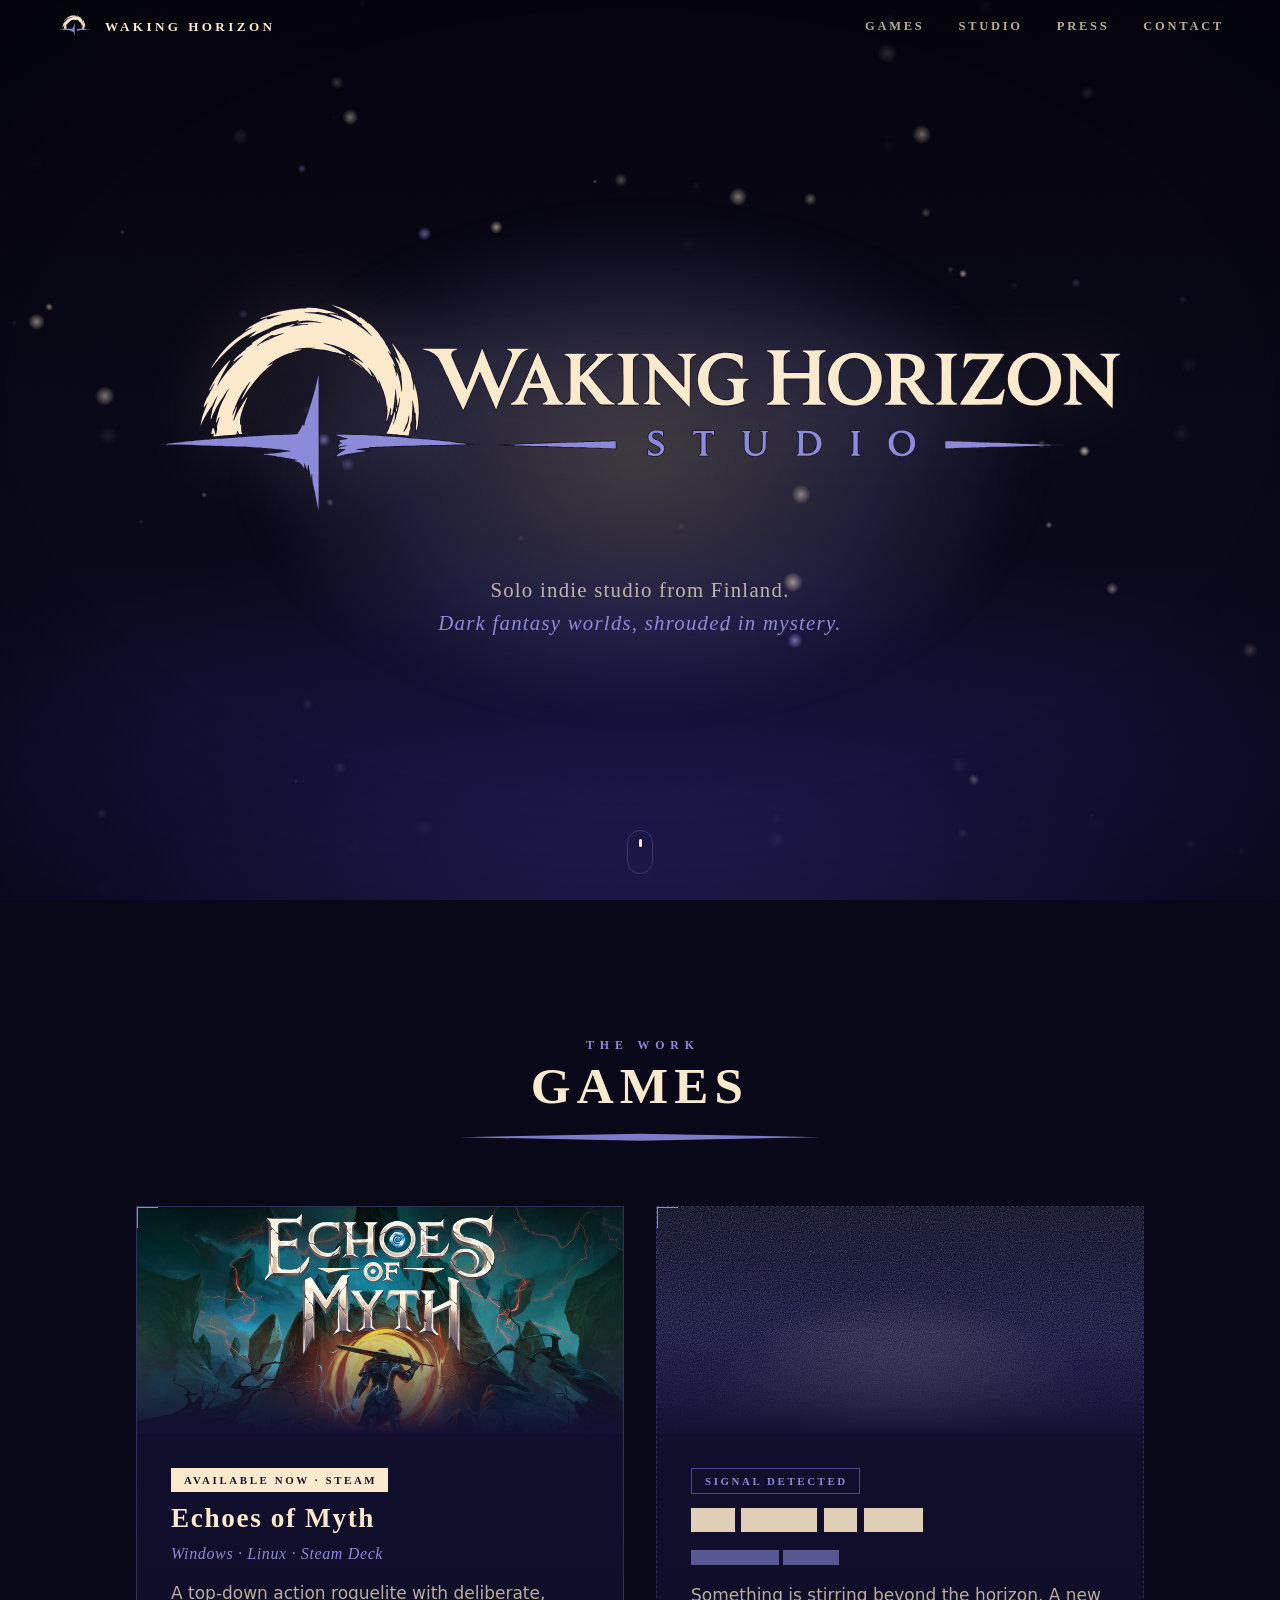
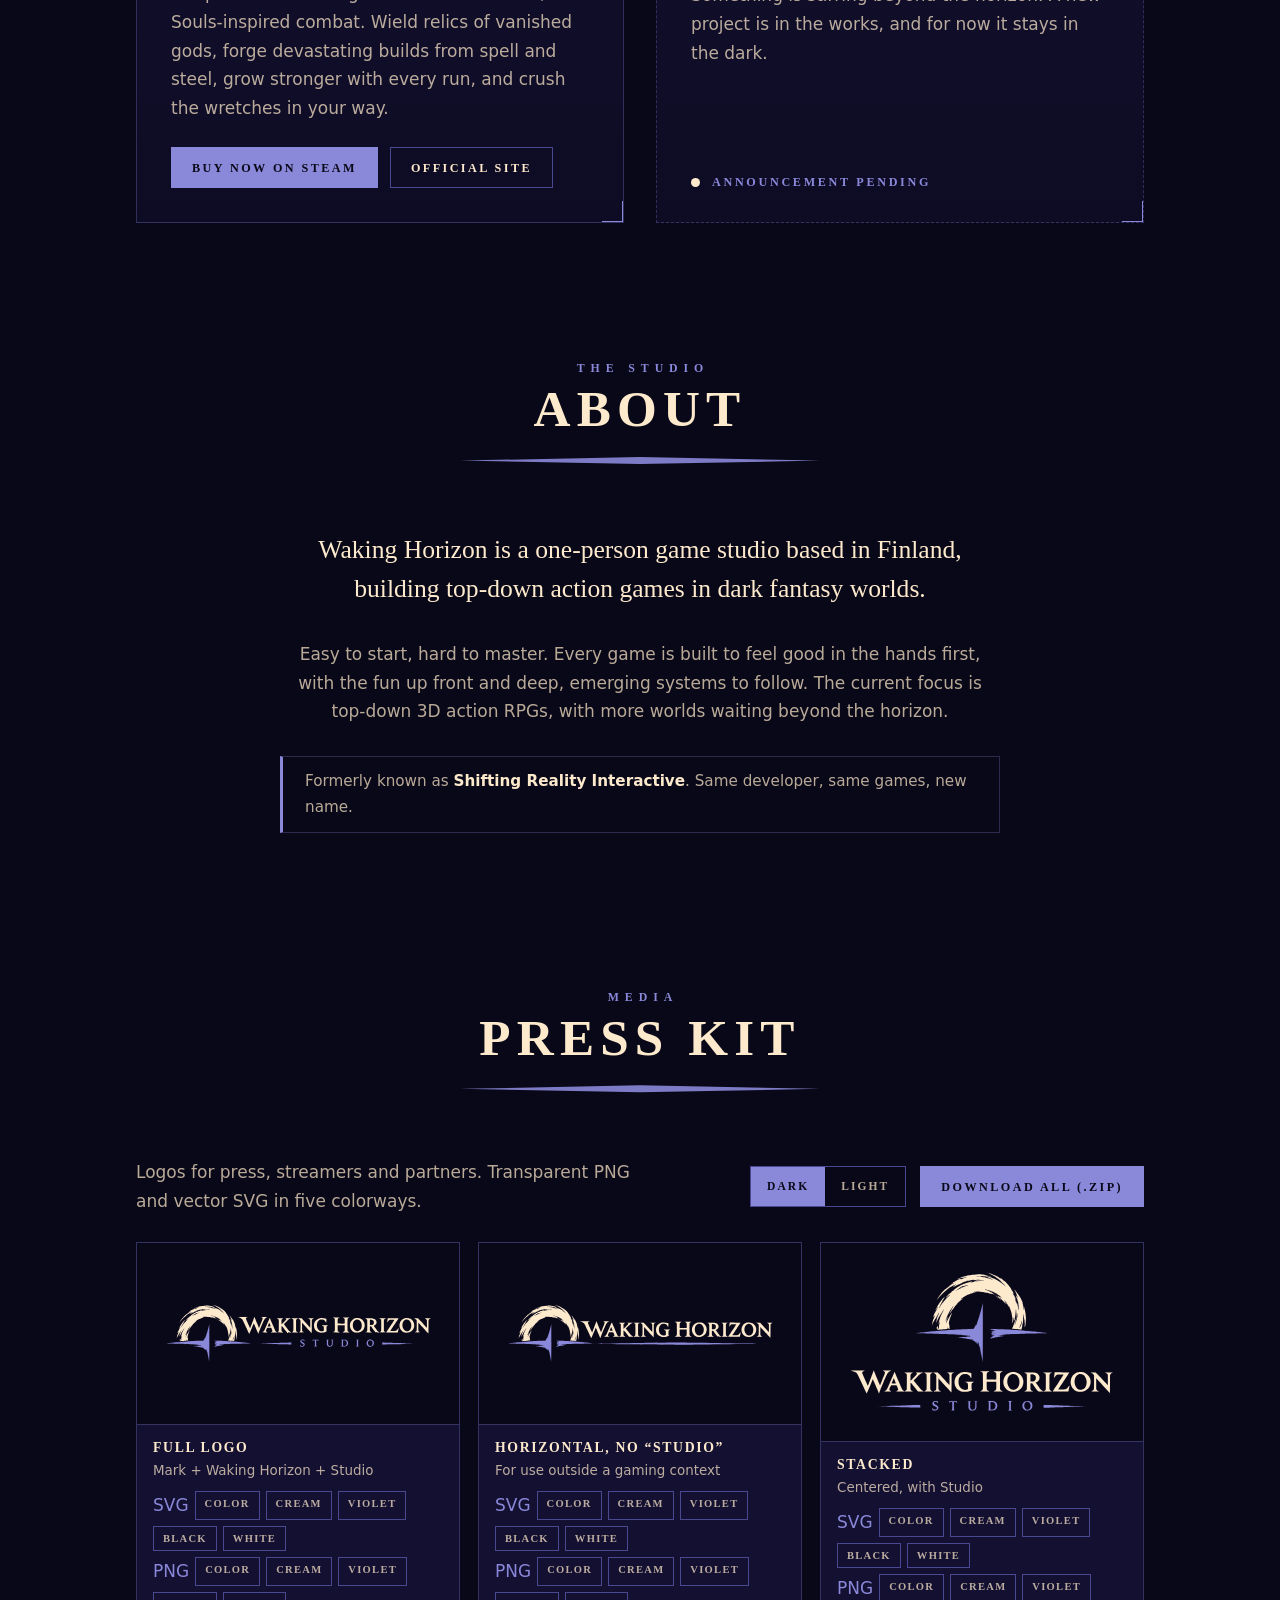
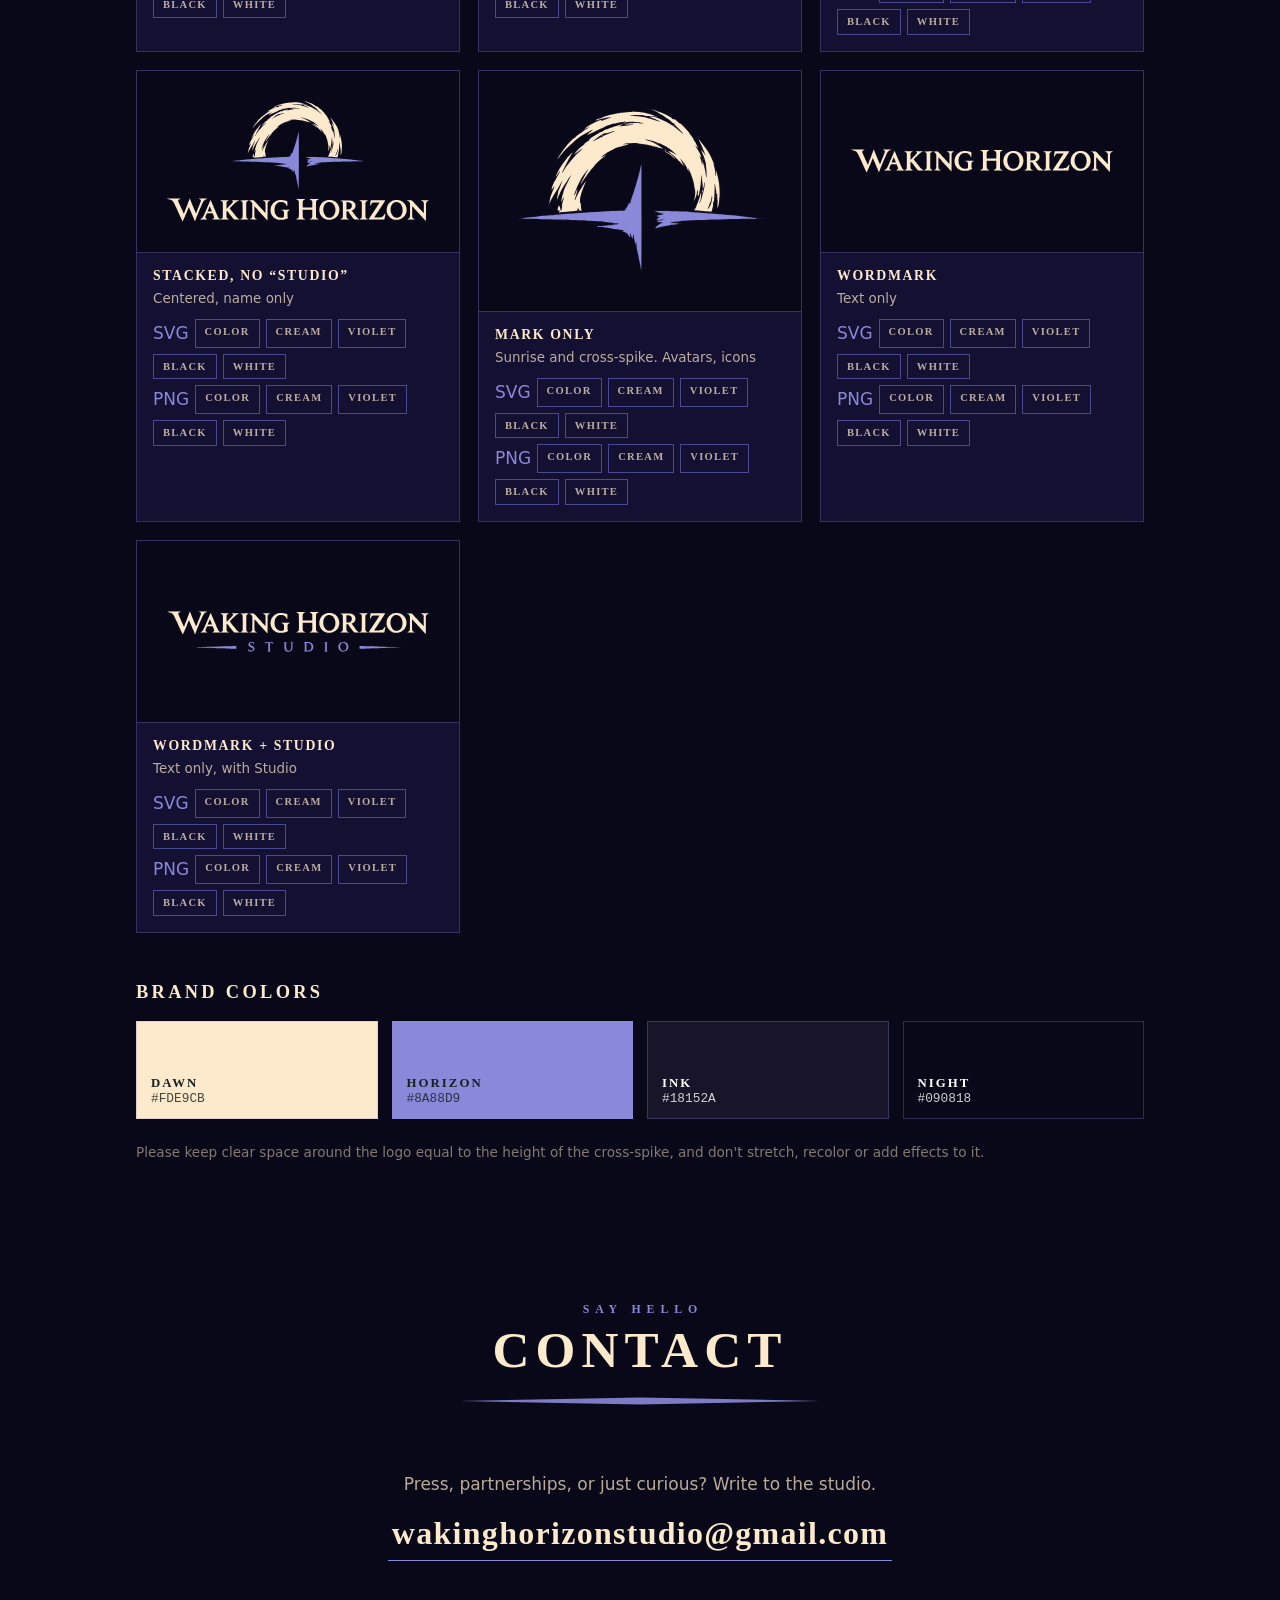
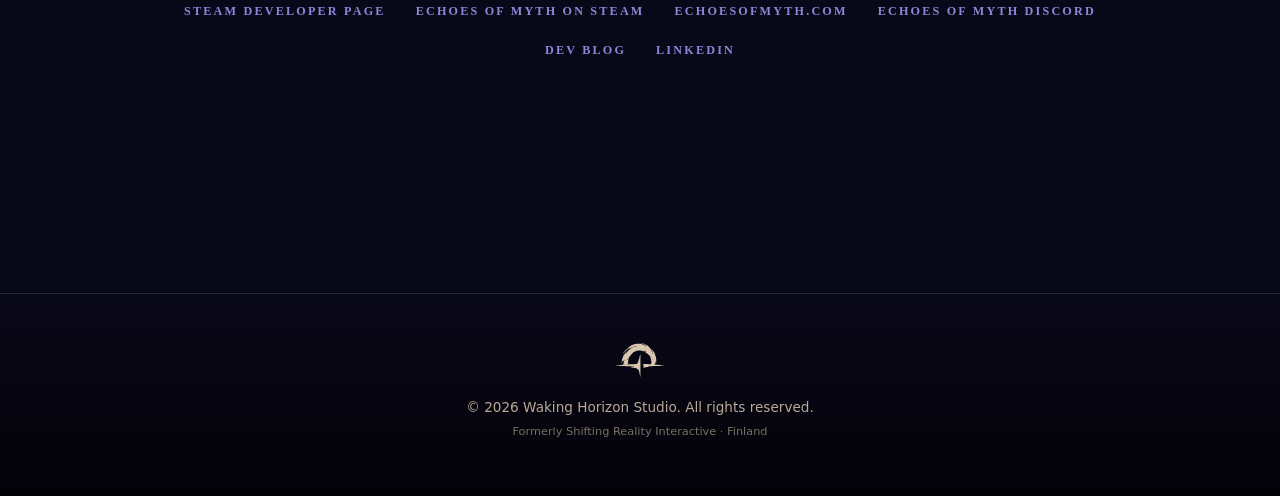
==== index.html @ 8409f3d6 "Launch Waking Horizon Studio website Single-page dark site: hero, Echoes of Myth, unannounced projec" ====
<!doctype html>
<html lang="en">
<head>
  <meta charset="utf-8">
  <meta name="viewport" content="width=device-width, initial-scale=1">
  <title>Waking Horizon Studio — Dark fantasy games from Finland</title>
  <meta name="description" content="Waking Horizon Studio is a solo indie game studio from Finland, crafting dark fantasy worlds shrouded in mystery. Creators of Echoes of Myth, available now on Steam.">
  <meta name="theme-color" content="#090818">
  <link rel="canonical" href="https://www.wakinghorizon.eu/">

  <meta property="og:type" content="website">
  <meta property="og:site_name" content="Waking Horizon Studio">
  <meta property="og:title" content="Waking Horizon Studio">
  <meta property="og:description" content="Solo indie studio from Finland. Dark fantasy worlds, shrouded in mystery.">
  <meta property="og:url" content="https://www.wakinghorizon.eu/">
  <meta property="og:image" content="https://www.wakinghorizon.eu/assets/og-image.png">
  <meta property="og:image:width" content="1200">
  <meta property="og:image:height" content="630">
  <meta name="twitter:card" content="summary_large_image">

  <link rel="icon" href="favicon.svg" type="image/svg+xml">
  <link rel="icon" href="favicon.ico" sizes="any">
  <link rel="apple-touch-icon" href="assets/apple-touch-icon.png">
  <link rel="stylesheet" href="css/style.css">
  <script type="application/ld+json">
  {"@context":"https://schema.org","@type":"Organization","name":"Waking Horizon Studio","alternateName":"Shifting Reality Interactive","url":"https://www.wakinghorizon.eu/","logo":"https://www.wakinghorizon.eu/assets/logo/png/logo-full-color.png","email":"wakinghorizonstudio@gmail.com","address":{"@type":"PostalAddress","addressCountry":"FI"},"sameAs":["https://store.steampowered.com/developer/shiftingreality","https://www.linkedin.com/in/jukkatykkylainen/"]}
  </script>
</head>
<body>
  <a class="skip" href="#games">Skip to content</a>

  <header class="nav" id="nav">
    <a class="nav__brand" href="#top" aria-label="Waking Horizon Studio — top">
      <img src="assets/logo/svg/mark-color.svg" alt="" width="52" height="37">
      <span>Waking Horizon</span>
    </a>
    <nav aria-label="Main">
      <a href="#games">Games</a>
      <a href="#about">Studio</a>
      <a href="#press">Press</a>
      <a href="#contact">Contact</a>
    </nav>
  </header>

  <main id="top">
    <!-- HERO -->
    <section class="hero" aria-labelledby="hero-title">
      <canvas id="embers" aria-hidden="true"></canvas>
      <div class="hero__glow" aria-hidden="true"></div>
      <div class="hero__inner">
        <h1 id="hero-title" class="sr-only">Waking Horizon Studio</h1>
        <picture>
          <source media="(max-width: 640px)" srcset="assets/logo/svg/logo-stacked-color.svg">
          <img class="hero__logo" src="assets/logo/svg/logo-full-color.svg" alt="Waking Horizon Studio logo" width="1925" height="480" fetchpriority="high">
        </picture>
        <p class="hero__tag">Solo indie studio from Finland.<br><em>Dark fantasy worlds, shrouded in mystery.</em></p>
      </div>
      <a class="hero__scroll" href="#games" aria-label="Scroll to games"><span></span></a>
    </section>

    <!-- GAMES -->
    <section class="section" id="games" aria-labelledby="games-h">
      <header class="section__head reveal">
        <p class="eyebrow">The work</p>
        <h2 id="games-h">Games</h2>
        <div class="rule" aria-hidden="true"></div>
      </header>

      <div class="cards">
        <article class="card card--eom reveal">
          <div class="card__art" aria-hidden="true">
            <img src="assets/games/echoes-of-myth-capsule.jpg" alt="" loading="lazy" onerror="this.remove()">
            <span class="card__art-sigil"></span>
          </div>
          <div class="card__body">
            <p class="chip">Available now · Steam</p>
            <h3>Echoes of Myth</h3>
            <p class="card__genre">Windows · Linux · Steam Deck</p>
            <p>A top-down action roguelite with deliberate, Souls-inspired combat. Wield relics of vanished gods, forge devastating builds from spell and steel, grow stronger with every run, and crush the wretches in your way.</p>
            <div class="btns">
              <a class="btn btn--primary" href="https://store.steampowered.com/app/3383100/Echoes_of_Myth/" target="_blank" rel="noopener">Buy now on Steam</a>
              <a class="btn" href="https://www.echoesofmyth.com" target="_blank" rel="noopener">Official site</a>
            </div>
          </div>
        </article>

        <article class="card card--classified reveal" aria-label="Unannounced project">
          <div class="card__art" aria-hidden="true">
            <span class="static"></span>
          </div>
          <div class="card__body">
            <p class="chip chip--dim">Signal detected</p>
            <h3 class="redacted" aria-hidden="true">
              <span style="--w:3.2ch"></span><span style="--w:5.6ch"></span><span style="--w:2.4ch"></span><span style="--w:4.4ch"></span>
            </h3>
            <p class="card__genre redacted-line" aria-hidden="true"><span style="--w:11ch"></span> <span style="--w:7ch"></span></p>
            <p>Something is stirring beyond the horizon. A new project is in the works, and for now it stays in the dark.</p>
            <p class="classified__status"><span class="pulse" aria-hidden="true"></span> Announcement pending</p>
          </div>
        </article>
      </div>
    </section>

    <!-- ABOUT -->
    <section class="section section--about" id="about" aria-labelledby="about-h">
      <header class="section__head reveal">
        <p class="eyebrow">The studio</p>
        <h2 id="about-h">About</h2>
        <div class="rule" aria-hidden="true"></div>
      </header>
      <div class="about reveal">
        <p class="about__lead">Waking Horizon is a one-person game studio based in Finland, building top-down action games in dark fantasy worlds.</p>
        <p>Easy to start, hard to master. Every game is built to feel good in the hands first, with the fun up front and deep, emerging systems to follow. The current focus is top-down 3D action RPGs, with more worlds waiting beyond the horizon.</p>
        <p class="about__note">Formerly known as <strong>Shifting Reality Interactive</strong>. Same developer, same games, new name.</p>
      </div>
    </section>

    <!-- PRESS -->
    <section class="section" id="press" aria-labelledby="press-h">
      <header class="section__head reveal">
        <p class="eyebrow">Media</p>
        <h2 id="press-h">Press kit</h2>
        <div class="rule" aria-hidden="true"></div>
      </header>

      <div class="press reveal">
        <div class="press__bar">
          <p>Logos for press, streamers and partners. Transparent PNG and vector SVG in five colorways.</p>
          <div class="press__tools">
            <div class="seg" role="group" aria-label="Preview background">
              <button type="button" data-bg="dark" aria-pressed="true">Dark</button>
              <button type="button" data-bg="light" aria-pressed="false">Light</button>
            </div>
            <a class="btn btn--primary" href="assets/press/waking-horizon-logo-pack.zip" download>Download all (.zip)</a>
          </div>
        </div>

        <div class="logos" id="logo-grid">
          <noscript><p>Logo files are in <a href="assets/logo/png/">assets/logo/png</a> and <a href="assets/logo/svg/">assets/logo/svg</a>.</p></noscript>
        </div>

        <h3 class="press__sub">Brand colors</h3>
        <ul class="swatches" id="swatches">
          <li><button type="button" class="swatch" data-hex="#FDE9CB" style="--c:#FDE9CB"><b>Dawn</b><span>#FDE9CB</span></button></li>
          <li><button type="button" class="swatch" data-hex="#8A88D9" style="--c:#8A88D9"><b>Horizon</b><span>#8A88D9</span></button></li>
          <li><button type="button" class="swatch" data-hex="#18152A" style="--c:#18152A"><b>Ink</b><span>#18152A</span></button></li>
          <li><button type="button" class="swatch" data-hex="#090818" style="--c:#090818"><b>Night</b><span>#090818</span></button></li>
        </ul>
        <p class="press__fine">Please keep clear space around the logo equal to the height of the cross-spike, and don't stretch, recolor or add effects to it.</p>
      </div>
    </section>

    <!-- CONTACT -->
    <section class="section section--contact" id="contact" aria-labelledby="contact-h">
      <header class="section__head reveal">
        <p class="eyebrow">Say hello</p>
        <h2 id="contact-h">Contact</h2>
        <div class="rule" aria-hidden="true"></div>
      </header>
      <div class="contact reveal">
        <p>Press, partnerships, or just curious? Write to the studio.</p>
        <a class="contact__mail" href="mailto:wakinghorizonstudio@gmail.com">wakinghorizonstudio@gmail.com</a>
        <ul class="links">
          <li><a href="https://store.steampowered.com/developer/shiftingreality" target="_blank" rel="noopener">Steam developer page</a></li>
          <li><a href="https://store.steampowered.com/app/3383100/Echoes_of_Myth/" target="_blank" rel="noopener">Echoes of Myth on Steam</a></li>
          <li><a href="https://www.echoesofmyth.com" target="_blank" rel="noopener">echoesofmyth.com</a></li>
          <li><a href="https://discord.gg/ESdpRdY2vh" target="_blank" rel="noopener">Echoes of Myth Discord</a></li>
          <li><a href="https://echoesofmyth-devblog.blogspot.com/" target="_blank" rel="noopener">Dev blog</a></li>
          <li><a href="https://www.linkedin.com/in/jukkatykkylainen/" target="_blank" rel="noopener">LinkedIn</a></li>
        </ul>
      </div>
    </section>
  </main>

  <footer class="footer">
    <img src="assets/logo/svg/mark-cream.svg" alt="" width="64" height="45">
    <p>© <span id="year">2026</span> Waking Horizon Studio. All rights reserved.<br><small>Formerly Shifting Reality Interactive · Finland</small></p>
  </footer>

  <div class="toast" id="toast" role="status" aria-live="polite"></div>
  <script src="js/main.js" defer></script>
</body>
</html>
---- css/style.css ----
:root {
  --night: #090818;
  --night-2: #0e0c24;
  --panel: #131032;
  --line: rgba(138, 136, 217, .28);
  --teal: #8a88d9;
  --teal-dim: #4a4890;
  --dawn: #fde9cb;
  --dawn-dim: rgba(253, 233, 203, .72);
  --ink: #18152a;
  --display: "Palatino Linotype", "Book Antiqua", Palatino, "Iowan Old Style", "Palatino", Georgia, serif;
  --body: system-ui, -apple-system, "Segoe UI", Roboto, "Helvetica Neue", Arial, sans-serif;
  --maxw: 1120px;
  --gutter: clamp(20px, 5vw, 56px);
}

*, *::before, *::after { box-sizing: border-box; }
html { scroll-behavior: smooth; scroll-padding-top: 72px; }
body {
  margin: 0;
  background: var(--night);
  color: var(--dawn-dim);
  font: 17px/1.7 var(--body);
  -webkit-font-smoothing: antialiased;
  overflow-x: hidden;
}
img { max-width: 100%; height: auto; display: block; }
a { color: var(--dawn); text-decoration-color: var(--teal); text-underline-offset: 3px; }
a:hover { color: #fff; }
:focus-visible { outline: 2px solid var(--dawn); outline-offset: 3px; border-radius: 2px; }
.sr-only { position: absolute; width: 1px; height: 1px; overflow: hidden; clip: rect(0 0 0 0); white-space: nowrap; }
.skip { position: absolute; left: -999px; top: 8px; background: var(--dawn); color: var(--ink); padding: 8px 14px; z-index: 100; }
.skip:focus { left: 8px; }

/* film grain over everything */
body::after {
  content: ""; position: fixed; inset: 0; pointer-events: none; z-index: 90; opacity: .07; mix-blend-mode: overlay;
  background-image: url("data:image/svg+xml;utf8,<svg xmlns='http://www.w3.org/2000/svg' width='220' height='220'><filter id='n'><feTurbulence type='fractalNoise' baseFrequency='.85' numOctaves='2' stitchTiles='stitch'/></filter><rect width='100%' height='100%' filter='url(%23n)'/></svg>");
}

/* ---------- NAV ---------- */
.nav {
  position: fixed; inset: 0 0 auto 0; z-index: 50;
  display: flex; align-items: center; justify-content: space-between; gap: 20px;
  padding: 12px var(--gutter);
  transition: background .35s, border-color .35s, transform .35s;
  border-bottom: 1px solid transparent;
}
.nav.is-solid { background: rgba(9, 8, 24, .86); backdrop-filter: blur(10px); border-color: var(--line); }
.nav__brand { display: flex; align-items: center; gap: 12px; text-decoration: none; font: 600 .82rem/1 var(--display); letter-spacing: .26em; text-transform: uppercase; opacity: 0; transition: opacity .35s; }
.nav.is-solid .nav__brand { opacity: 1; }
.nav__brand img { height: 26px; width: auto; }
.nav nav { display: flex; gap: clamp(14px, 3vw, 34px); }
.nav nav a { text-decoration: none; font: 600 .78rem/1 var(--display); letter-spacing: .22em; text-transform: uppercase; color: var(--dawn-dim); padding: 8px 0; position: relative; }
.nav nav a::after { content: ""; position: absolute; left: 0; right: 0; bottom: 2px; height: 1px; background: var(--teal); transform: scaleX(0); transform-origin: left; transition: transform .3s; }
.nav nav a:hover, .nav nav a:focus-visible { color: var(--dawn); }
.nav nav a:hover::after { transform: scaleX(1); }
@media (max-width: 640px) { .nav__brand span { display: none; } .nav nav { margin-left: auto; gap: 14px; } .nav nav a { font-size: .68rem; letter-spacing: .14em; } }

/* ---------- HERO ---------- */
.hero { position: relative; min-height: 100svh; display: grid; place-items: center; overflow: hidden; isolation: isolate; padding: 96px var(--gutter) 72px; }
#embers { position: absolute; inset: 0; width: 100%; height: 100%; z-index: -1; }
.hero::before { /* night sky */
  content: ""; position: absolute; inset: 0; z-index: -3;
  background:
    radial-gradient(120% 70% at 50% 108%, #2a2060 0%, #14113a 38%, transparent 70%),
    linear-gradient(#04030c, #090818 60%, #0f0c2a);
}
.hero::after { /* vignette */
  content: ""; position: absolute; inset: 0; z-index: -1; pointer-events: none;
  background: radial-gradient(90% 80% at 50% 45%, transparent 55%, rgba(2, 1, 8, .75));
}
.hero__glow {
  position: absolute; left: 50%; top: 50%; width: min(1100px, 130vw); aspect-ratio: 1.6; z-index: -2;
  transform: translate(-50%, -38%) scale(.6); opacity: 0;
  background: radial-gradient(closest-side, rgba(253, 233, 203, .22), rgba(138, 136, 217, .16) 45%, transparent 72%);
  filter: blur(18px);
  animation: wake 3.4s cubic-bezier(.2, .7, .2, 1) .2s forwards, breathe 9s ease-in-out 3.6s infinite;
}
.hero__inner { text-align: center; width: min(1000px, 100%); }
.hero__logo {
  width: 100%; height: auto; margin-inline: auto;
  filter: drop-shadow(0 0 36px rgba(253, 233, 203, .14));
  opacity: 0; transform: translateY(26px);
  animation: rise 2s cubic-bezier(.2, .7, .2, 1) .5s forwards;
}
.hero__tag { margin: clamp(22px, 4vw, 40px) 0 0; font: 400 clamp(1rem, 2.1vw, 1.3rem)/1.6 var(--display); letter-spacing: .06em; color: var(--dawn-dim); opacity: 0; animation: rise 1.6s ease 1.5s forwards; }
.hero__tag em { color: var(--teal); font-style: italic; }
.hero__scroll { position: absolute; bottom: 26px; left: 50%; width: 26px; height: 44px; margin-left: -13px; border: 1px solid var(--line); border-radius: 14px; opacity: 0; animation: rise 1.4s ease 2.4s forwards; }
.hero__scroll span { position: absolute; left: 50%; top: 8px; width: 3px; height: 8px; margin-left: -1.5px; border-radius: 2px; background: var(--dawn); animation: drip 2.2s ease-in-out infinite; }
@keyframes wake { to { opacity: 1; transform: translate(-50%, -48%) scale(1); } }
@keyframes breathe { 50% { opacity: .72; transform: translate(-50%, -48%) scale(1.06); } }
@keyframes rise { to { opacity: 1; transform: none; } }
@keyframes drip { 0% { opacity: 0; transform: translateY(0); } 30% { opacity: 1; } 100% { opacity: 0; transform: translateY(16px); } }

/* ---------- SECTIONS ---------- */
.section { position: relative; max-width: var(--maxw); margin: 0 auto; padding: clamp(72px, 12vw, 140px) var(--gutter) 0; }
.section:last-of-type { padding-bottom: clamp(72px, 10vw, 120px); }
.section__head { text-align: center; margin-bottom: clamp(36px, 6vw, 64px); }
.eyebrow { margin: 0 0 6px; font: 600 .74rem/1 var(--display); letter-spacing: .5em; text-transform: uppercase; color: var(--teal); padding-left: .5em; }
h2 { margin: 0; font: 600 clamp(2rem, 5vw, 3.2rem)/1.1 var(--display); letter-spacing: .12em; text-transform: uppercase; color: var(--dawn); }
.rule { width: min(360px, 70%); height: 10px; margin: 18px auto 0; background: linear-gradient(var(--teal), var(--teal)) center/100% 100% no-repeat; clip-path: polygon(0 50%, 50% 15%, 100% 50%, 50% 85%); opacity: .9; }
h3 { margin: 0; font: 600 1.7rem/1.2 var(--display); letter-spacing: .06em; color: var(--dawn); }

/* ---------- CARDS ---------- */
.cards { display: grid; gap: clamp(20px, 3vw, 32px); grid-template-columns: repeat(auto-fit, minmax(min(100%, 440px), 1fr)); }
.card { position: relative; display: flex; flex-direction: column; background: linear-gradient(180deg, var(--panel), var(--night-2)); border: 1px solid var(--line); overflow: hidden; transition: transform .4s, border-color .4s, box-shadow .4s; }
.card::before, .card::after { content: ""; position: absolute; width: 22px; height: 22px; border: 2px solid var(--teal); z-index: 3; pointer-events: none; }
.card::before { top: -1px; left: -1px; border-right: 0; border-bottom: 0; }
.card::after { right: -1px; bottom: -1px; border-left: 0; border-top: 0; }
.card:hover { transform: translateY(-4px); border-color: rgba(253, 233, 203, .45); box-shadow: 0 18px 50px -20px rgba(138, 136, 217, .5); }
.card__art { position: relative; aspect-ratio: 920 / 430; overflow: hidden; background:
    radial-gradient(60% 90% at 50% 100%, rgba(253, 233, 203, .28), transparent 70%),
    linear-gradient(#0b0a22, #1a1550); }
.card__art img { position: absolute; inset: 0; width: 100%; height: 100%; object-fit: cover; z-index: 1; }
.card__art::after { content: ""; position: absolute; inset: 0; z-index: 2; background: linear-gradient(transparent 55%, var(--panel)); }
.card__art-sigil { position: absolute; left: 50%; bottom: 24%; width: 120px; height: 60px; margin-left: -60px; border: 3px solid rgba(253, 233, 203, .5); border-bottom: 0; border-radius: 120px 120px 0 0; box-shadow: 0 0 40px rgba(253, 233, 203, .25); }
.card__art-sigil::after { content: ""; position: absolute; left: -90px; right: -90px; bottom: -2px; height: 3px; background: linear-gradient(90deg, transparent, var(--teal), transparent); }
.card__body { padding: clamp(22px, 3vw, 34px); display: flex; flex-direction: column; gap: 10px; flex: 1; }
.card__body p { margin: 0; }
.card__genre { font: italic 1rem var(--display); color: var(--teal); letter-spacing: .04em; margin-bottom: 6px !important; }
.chip { display: inline-block; align-self: flex-start; font: 600 .68rem/1 var(--display); letter-spacing: .24em; text-transform: uppercase; color: var(--ink); background: var(--dawn); padding: 7px 11px 6px 13px; }
.chip--dim { background: transparent; color: var(--teal); border: 1px solid var(--teal-dim); }
.btns { display: flex; flex-wrap: wrap; gap: 12px; margin-top: auto; padding-top: 14px; }
.btn { display: inline-block; text-decoration: none; font: 600 .76rem/1 var(--display); letter-spacing: .2em; text-transform: uppercase; padding: 14px 20px 13px; color: var(--dawn); border: 1px solid var(--teal-dim); background: transparent; cursor: pointer; transition: background .25s, color .25s, border-color .25s; }
.btn:hover { background: rgba(138, 136, 217, .16); border-color: var(--teal); color: #fff; }
.btn--primary { background: var(--teal); border-color: var(--teal); color: #0a0919; }
.btn--primary:hover { background: var(--dawn); border-color: var(--dawn); color: var(--ink); }

/* classified project */
.card--classified { border-style: dashed; }
.static { position: absolute; inset: 0; opacity: .5; background-image: url("data:image/svg+xml;utf8,<svg xmlns='http://www.w3.org/2000/svg' width='300' height='160'><filter id='n'><feTurbulence type='fractalNoise' baseFrequency='.9' numOctaves='1'/><feColorMatrix values='0 0 0 0 .5  0 0 0 0 .7  0 0 0 0 .65  0 0 0 .9 -.25'/></filter><rect width='100%' height='100%' filter='url(%23n)'/></svg>"); animation: jitter .6s steps(4) infinite; }
.static::after { content: ""; position: absolute; left: 0; right: 0; height: 28%; top: -30%; background: linear-gradient(transparent, rgba(253, 233, 203, .12), transparent); animation: scan 4.5s linear infinite; }
@keyframes jitter { 25% { background-position: -40px 20px; } 50% { background-position: 30px -30px; } 75% { background-position: -20px -10px; } }
@keyframes scan { to { top: 130%; } }
.redacted, .redacted-line { display: flex; flex-wrap: wrap; gap: .45ch; }
.redacted { gap: .5ch; min-height: 2.05rem; }
.redacted span, .redacted-line span { display: block; width: var(--w); height: 1.15em; background: var(--dawn); opacity: .88; }
.redacted span { height: 1.5rem; margin-top: 4px; }
.redacted-line span { height: .95em; background: var(--teal); opacity: .6; margin-top: 3px; }
.card--classified:hover .redacted span { animation: flick .5s steps(3) 1; }
@keyframes flick { 30% { opacity: .2; } 60% { opacity: .95; } }
.classified__status { display: flex; align-items: center; gap: 12px; margin-top: auto !important; padding-top: 14px; font: 600 .76rem/1 var(--display); letter-spacing: .22em; text-transform: uppercase; color: var(--teal); }
.pulse { width: 9px; height: 9px; border-radius: 50%; background: var(--dawn); box-shadow: 0 0 0 0 rgba(253, 233, 203, .6); animation: ping 2s infinite; }
@keyframes ping { 70% { box-shadow: 0 0 0 12px rgba(253, 233, 203, 0); } 100% { box-shadow: 0 0 0 0 rgba(253, 233, 203, 0); } }

/* ---------- ABOUT ---------- */
.section--about { text-align: center; }
.about { max-width: 720px; margin: 0 auto; }
.about p { margin: 0 0 1.2em; }
.about__lead { font: 400 clamp(1.2rem, 2.6vw, 1.6rem)/1.55 var(--display); color: var(--dawn); }
.about__note { display: inline-block; margin-top: .6em !important; padding: 12px 22px; border: 1px solid var(--line); border-left: 3px solid var(--teal); font-size: .95rem; text-align: left; }
.about__note strong { color: var(--dawn); font-weight: 600; }

/* ---------- PRESS ---------- */
.press__bar { display: flex; flex-wrap: wrap; align-items: center; justify-content: space-between; gap: 16px 28px; margin-bottom: 26px; }
.press__bar p { margin: 0; max-width: 520px; }
.press__tools { display: flex; align-items: center; gap: 14px; flex-wrap: wrap; }
.seg { display: inline-flex; border: 1px solid var(--teal-dim); }
.seg button { font: 600 .72rem/1 var(--display); letter-spacing: .18em; text-transform: uppercase; background: transparent; color: var(--dawn-dim); border: 0; padding: 14px 16px 13px; cursor: pointer; }
.seg button[aria-pressed="true"] { background: var(--teal); color: #0a0919; }
.logos { display: grid; gap: 18px; grid-template-columns: repeat(auto-fill, minmax(min(100%, 320px), 1fr)); }
.logo-card { border: 1px solid var(--line); background: var(--panel); display: flex; flex-direction: column; }
.logo-card__view { display: grid; place-items: center; aspect-ratio: 16 / 9; padding: 7%; background: var(--night); transition: background .3s; }
.logo-card__view img { max-height: 100%; width: auto; max-width: 100%; object-fit: contain; }
.logos[data-bg="light"] .logo-card__view { background: #f4efe6; }
.logo-card__meta { padding: 14px 16px 16px; border-top: 1px solid var(--line); }
.logo-card__meta h4 { margin: 0 0 4px; font: 600 .86rem/1.3 var(--display); letter-spacing: .12em; text-transform: uppercase; color: var(--dawn); }
.logo-card__meta p { margin: 0 0 10px; font-size: .84rem; line-height: 1.5; }
.dl { display: flex; flex-wrap: wrap; gap: 6px; }
.dl a { font: 600 .66rem/1 var(--display); letter-spacing: .12em; text-transform: uppercase; text-decoration: none; padding: 7px 9px 6px; border: 1px solid var(--teal-dim); color: var(--dawn-dim); }
.dl a:hover { background: var(--teal); color: #0a0919; border-color: var(--teal); }
.dl .dl__label { border: 0; padding-left: 0; color: var(--teal); }
.press__sub { margin: 48px 0 18px; font-size: 1.15rem; letter-spacing: .18em; text-transform: uppercase; }
.swatches { list-style: none; margin: 0; padding: 0; display: grid; gap: 14px; grid-template-columns: repeat(auto-fit, minmax(150px, 1fr)); }
.swatch { width: 100%; text-align: left; cursor: pointer; font: inherit; border: 1px solid var(--line); background: var(--c); padding: 54px 14px 12px; display: flex; flex-direction: column; gap: 2px; color: #fff; transition: transform .25s; }
.swatch:hover { transform: translateY(-3px); }
.swatch b { font: 600 .8rem var(--display); letter-spacing: .16em; text-transform: uppercase; }
.swatch span { font: .8rem/1 ui-monospace, Consolas, monospace; opacity: .8; }
.swatch[data-hex="#FDE9CB"], .swatch[data-hex="#8A88D9"] { color: #14201d; }
.press__fine { margin: 22px 0 0; font-size: .85rem; opacity: .7; }

/* ---------- CONTACT ---------- */
.contact { text-align: center; }
.contact p { margin: 0 0 8px; }
.contact__mail { display: inline-block; font: 600 clamp(1.1rem, 3.6vw, 2rem)/1.3 var(--display); letter-spacing: .04em; word-break: break-all; text-decoration: none; padding: 6px 4px; border-bottom: 1px solid var(--teal); }
.contact__mail:hover { color: #fff; border-color: var(--dawn); text-shadow: 0 0 24px rgba(253, 233, 203, .45); }
.links { list-style: none; margin: 34px 0 0; padding: 0; display: flex; flex-wrap: wrap; gap: 10px 30px; justify-content: center; }
.links a { font: 600 .76rem/1 var(--display); letter-spacing: .18em; text-transform: uppercase; text-decoration: none; color: var(--teal); }
.links a:hover { color: var(--dawn); }

/* ---------- FOOTER ---------- */
.footer { margin-top: clamp(60px, 9vw, 110px); padding: 46px var(--gutter) 54px; text-align: center; border-top: 1px solid var(--line); background: linear-gradient(transparent, #030208); }
.footer img { height: 40px; width: auto; margin: 0 auto 16px; opacity: .85; }
.footer p { margin: 0; font-size: .85rem; }
.footer small { opacity: .65; }

.toast { position: fixed; left: 50%; bottom: 28px; transform: translate(-50%, 24px); background: var(--dawn); color: var(--ink); font: 600 .78rem var(--display); letter-spacing: .12em; padding: 12px 18px; opacity: 0; pointer-events: none; transition: .3s; z-index: 120; }
.toast.is-on { opacity: 1; transform: translate(-50%, 0); }

/* ---------- REVEAL ---------- */
.js .reveal { opacity: 0; transform: translateY(28px); transition: opacity .9s ease, transform .9s cubic-bezier(.2, .7, .2, 1); }
.js .reveal.is-in { opacity: 1; transform: none; }
.js .cards .reveal:nth-child(2) { transition-delay: .12s; }

@media (prefers-reduced-motion: reduce) {
  html { scroll-behavior: auto; }
  *, *::before, *::after { animation-duration: .001s !important; animation-delay: 0s !important; animation-iteration-count: 1 !important; transition-duration: .001s !important; }
  .hero__glow, .hero__logo, .hero__tag, .hero__scroll { opacity: 1; transform: none; }
  .hero__glow { transform: translate(-50%, -48%); }
}
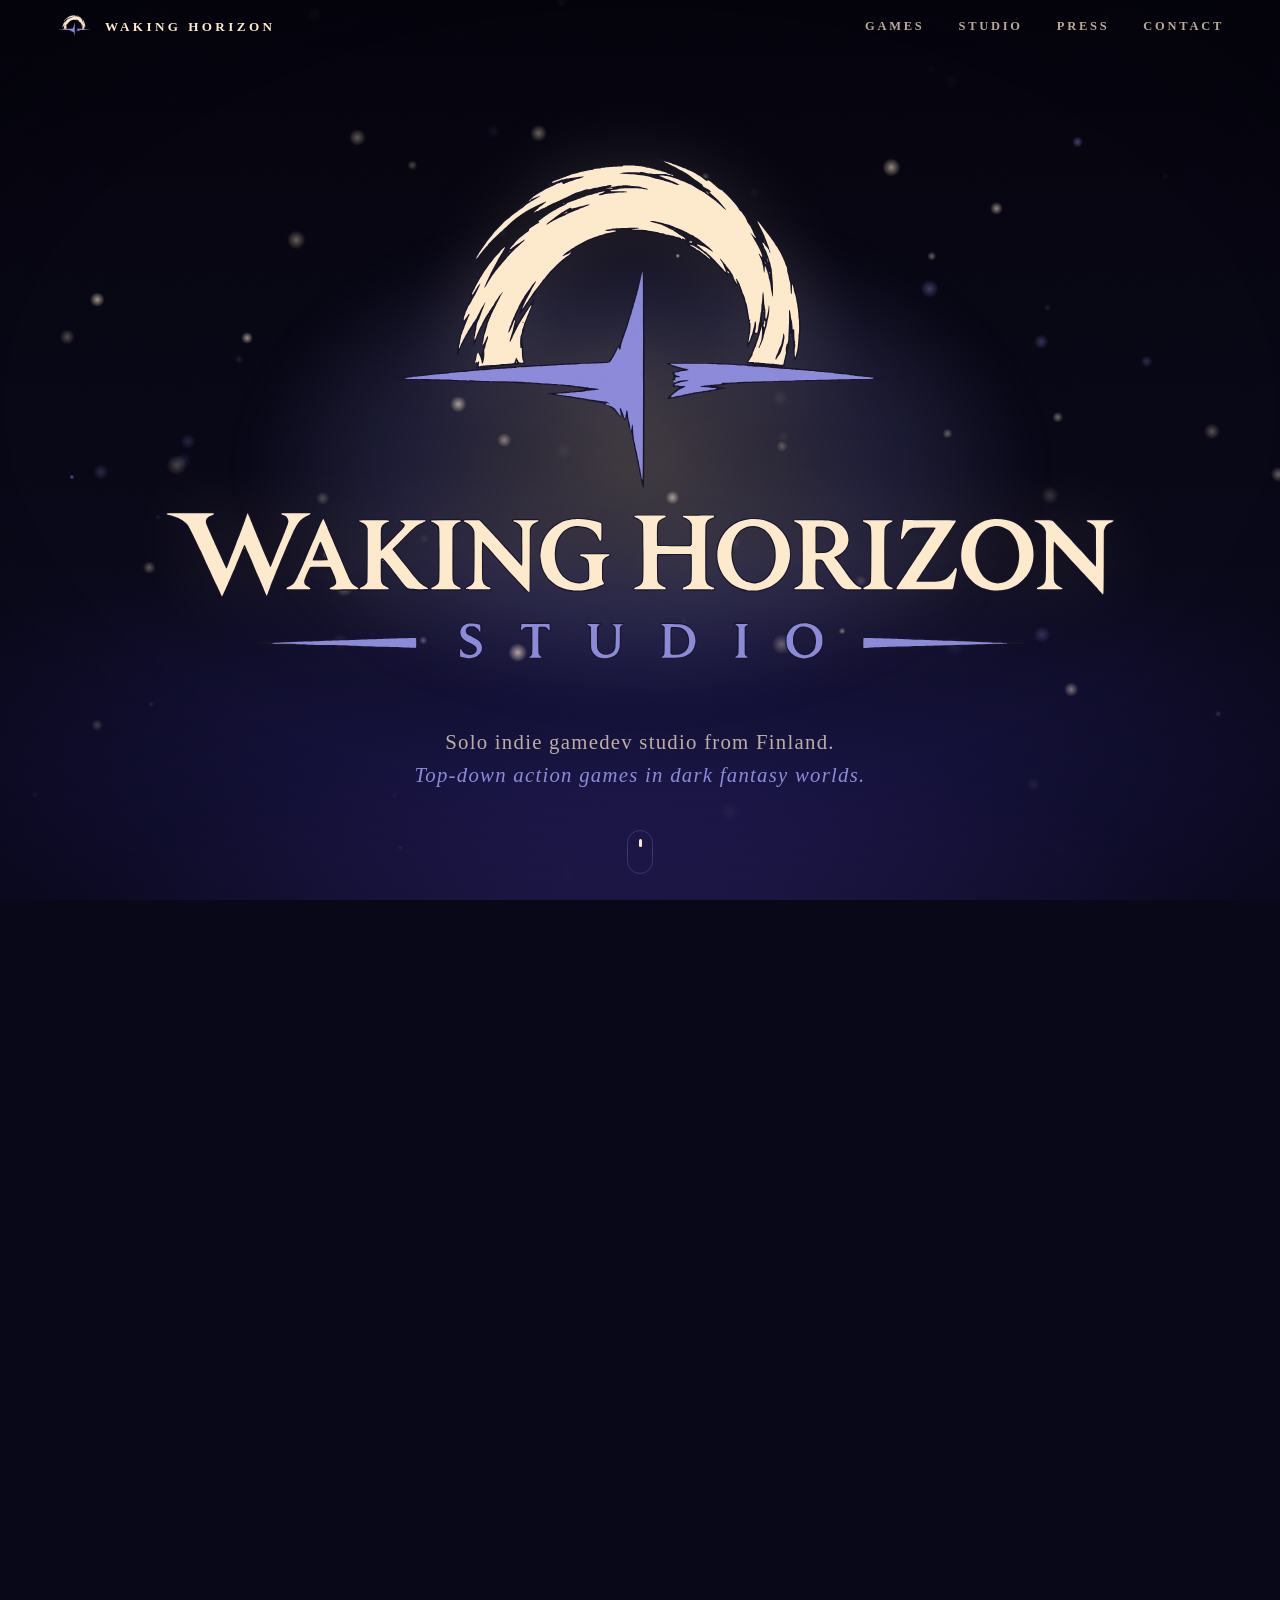
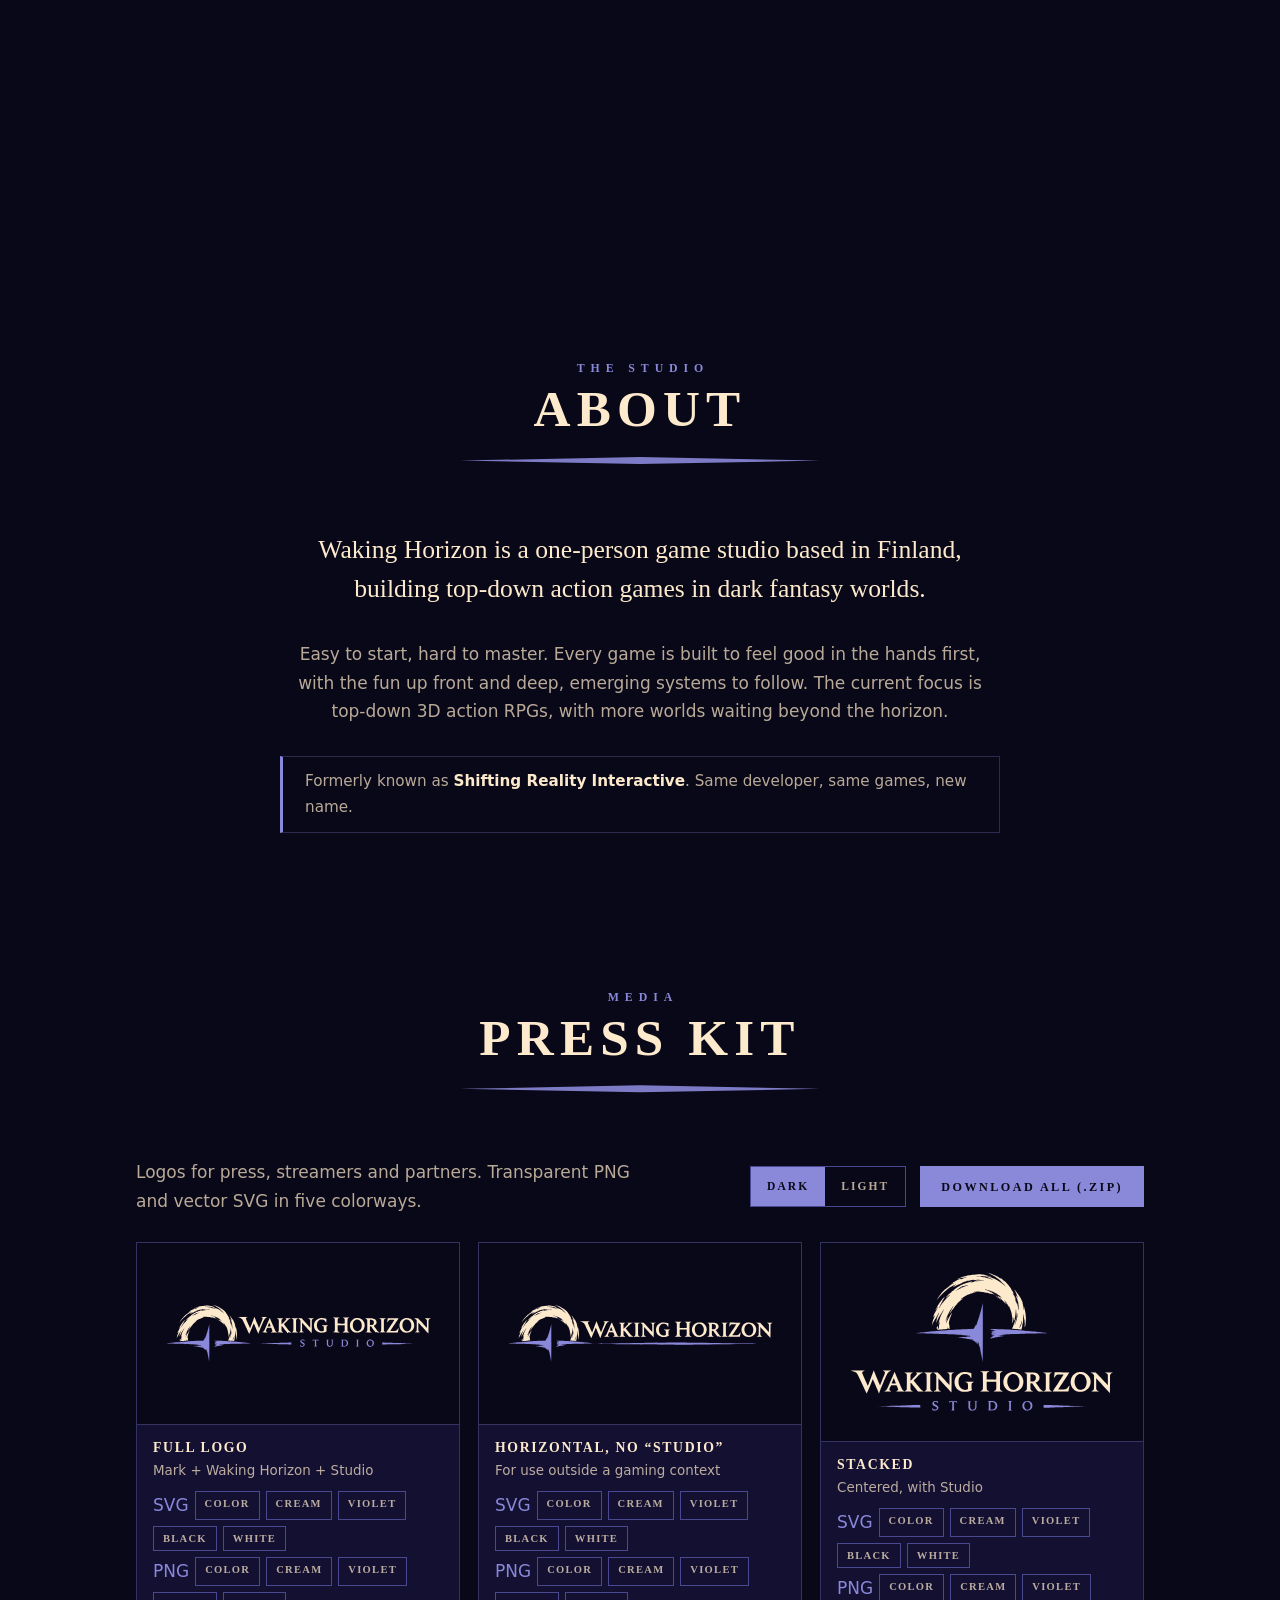
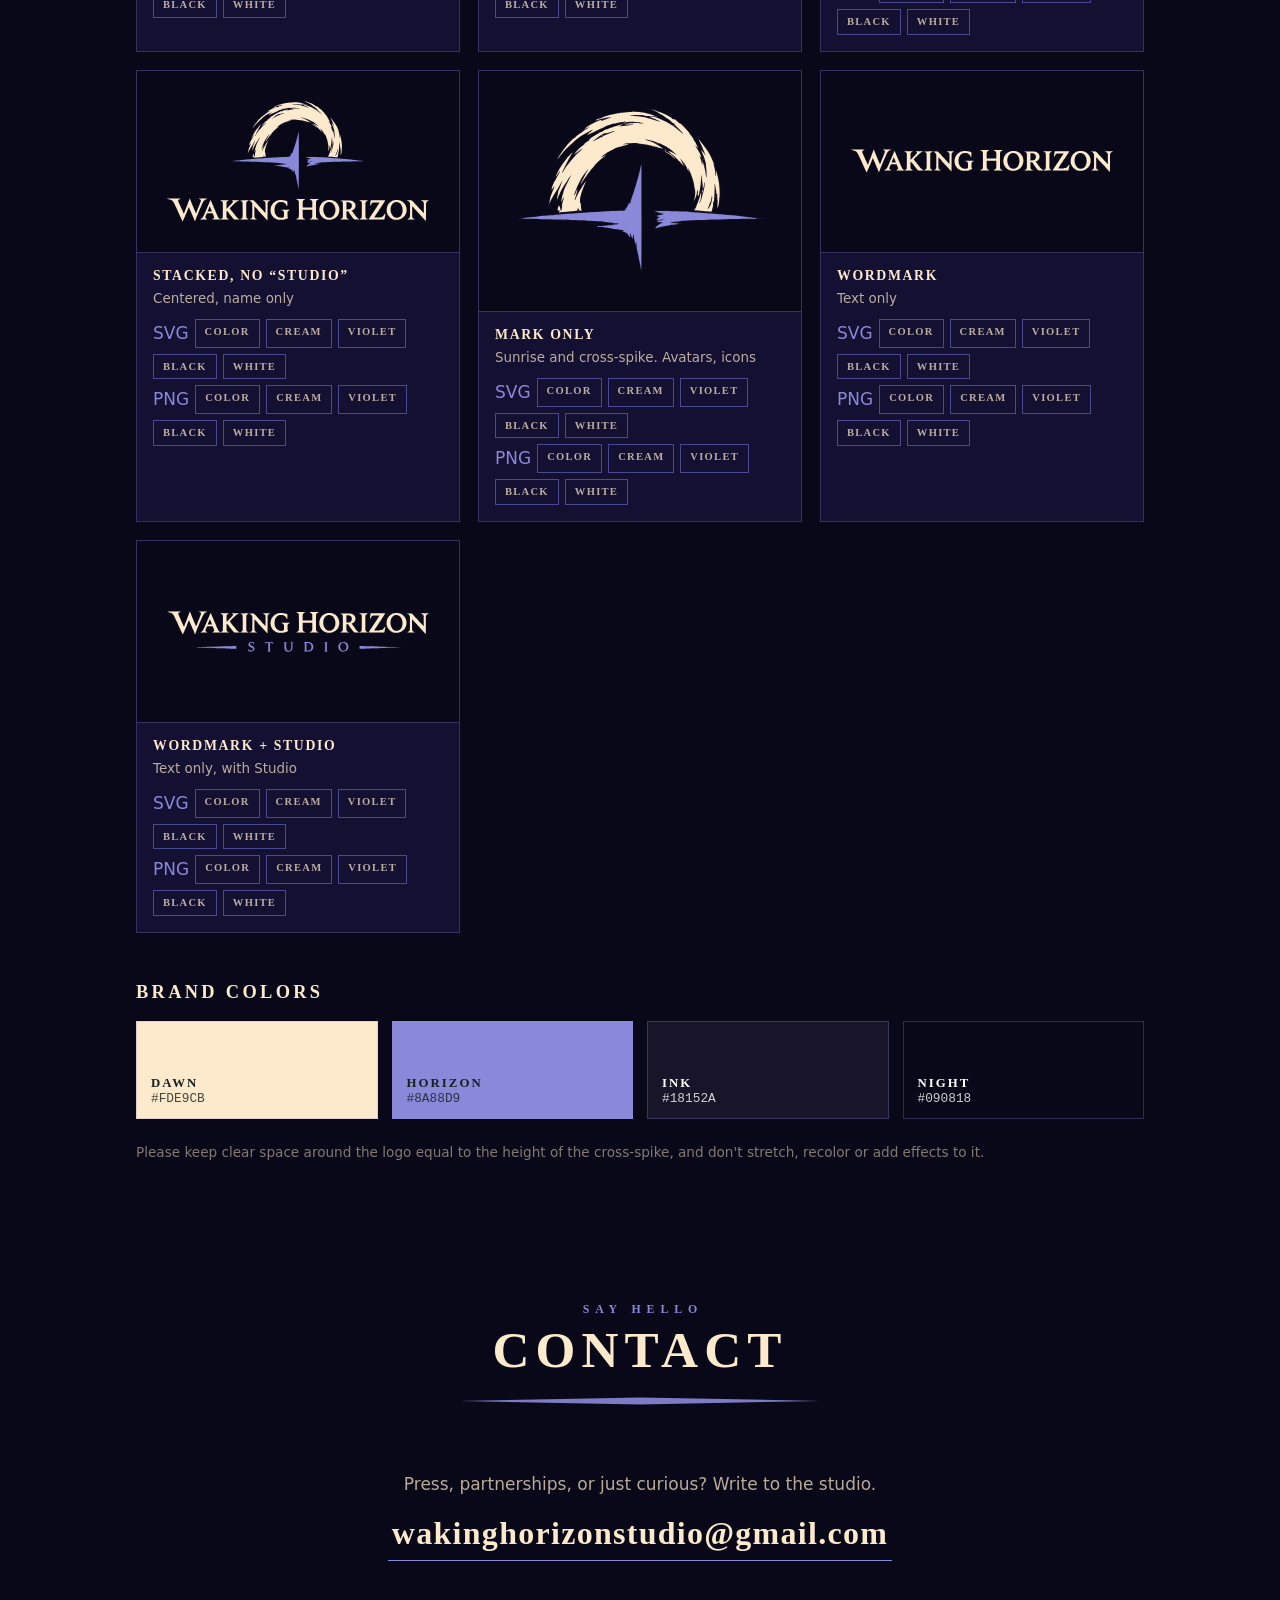
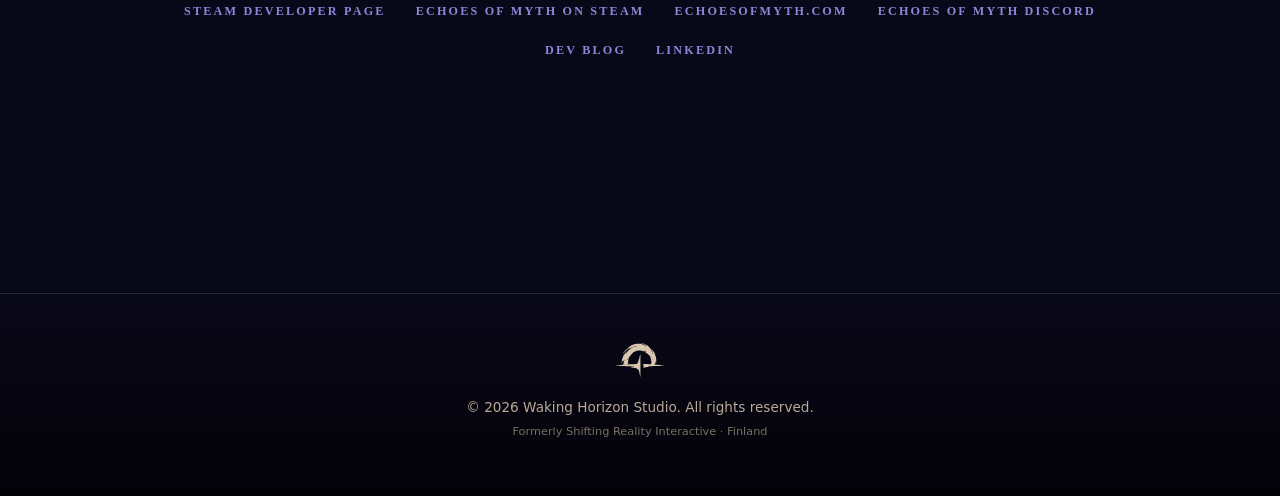
==== commit 9124eee8: "Reword hero subtitle to mention games Co-Authored-By: Claude Sonnet 5.5 <noreply@anthropic.com>" ====
--- a/index.html
+++ b/index.html
@@ -4,14 +4,14 @@
   <meta charset="utf-8">
   <meta name="viewport" content="width=device-width, initial-scale=1">
   <title>Waking Horizon Studio — Dark fantasy games from Finland</title>
-  <meta name="description" content="Waking Horizon Studio is a solo indie game studio from Finland, crafting dark fantasy worlds shrouded in mystery. Creators of Echoes of Myth, available now on Steam.">
+  <meta name="description" content="Waking Horizon Studio is a solo indie gamedev studio from Finland, building top-down action games in dark fantasy worlds. Creators of Echoes of Myth, available now on Steam.">
   <meta name="theme-color" content="#090818">
   <link rel="canonical" href="https://www.wakinghorizon.eu/">
 
   <meta property="og:type" content="website">
   <meta property="og:site_name" content="Waking Horizon Studio">
   <meta property="og:title" content="Waking Horizon Studio">
-  <meta property="og:description" content="Solo indie studio from Finland. Dark fantasy worlds, shrouded in mystery.">
+  <meta property="og:description" content="Solo indie gamedev studio from Finland. Top-down action games in dark fantasy worlds.">
   <meta property="og:url" content="https://www.wakinghorizon.eu/">
   <meta property="og:image" content="https://www.wakinghorizon.eu/assets/og-image.png">
   <meta property="og:image:width" content="1200">
@@ -53,7 +53,7 @@
           <source media="(max-width: 640px)" srcset="assets/logo/svg/logo-stacked-color.svg">
           <img class="hero__logo" src="assets/logo/svg/logo-full-color.svg" alt="Waking Horizon Studio logo" width="1925" height="480" fetchpriority="high">
         </picture>
-        <p class="hero__tag">Solo indie studio from Finland.<br><em>Dark fantasy worlds, shrouded in mystery.</em></p>
+        <p class="hero__tag">Solo indie gamedev studio from Finland.<br><em>Top-down action games in dark fantasy worlds.</em></p>
       </div>
       <a class="hero__scroll" href="#games" aria-label="Scroll to games"><span></span></a>
     </section>
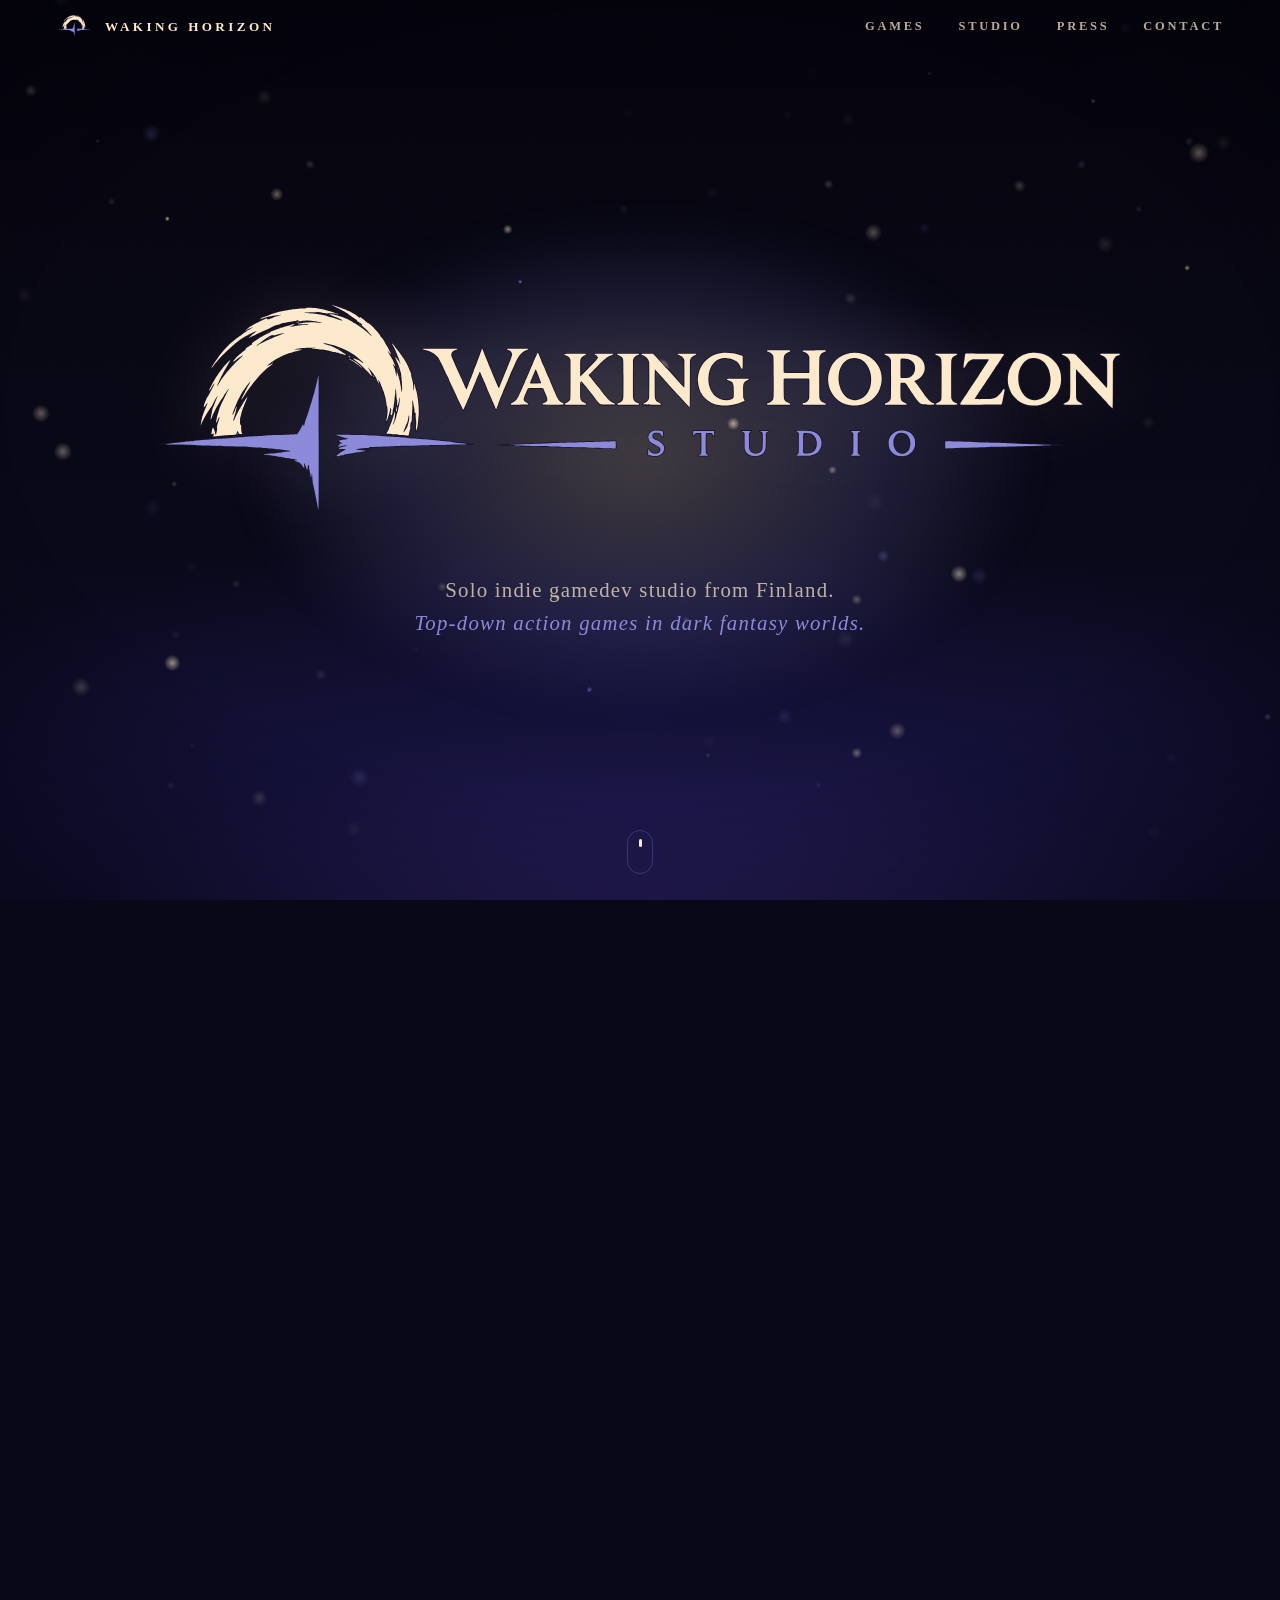
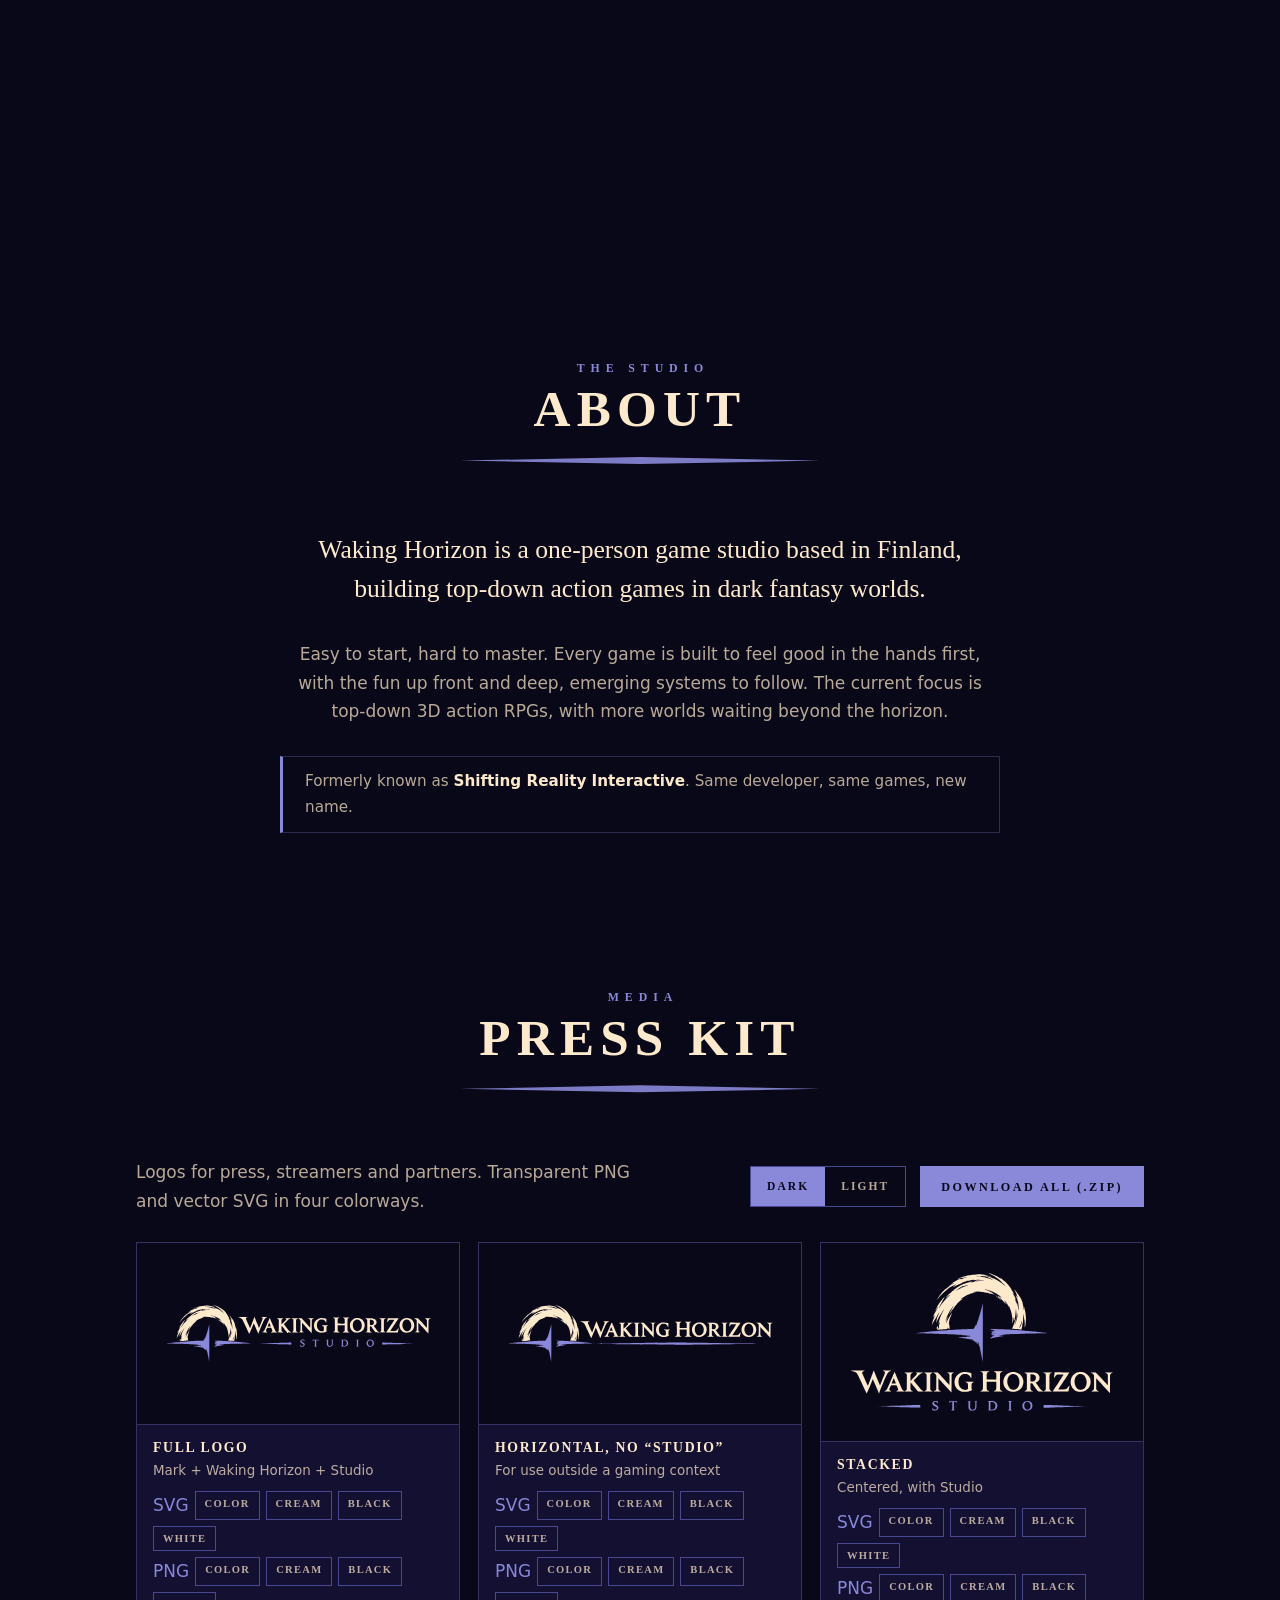
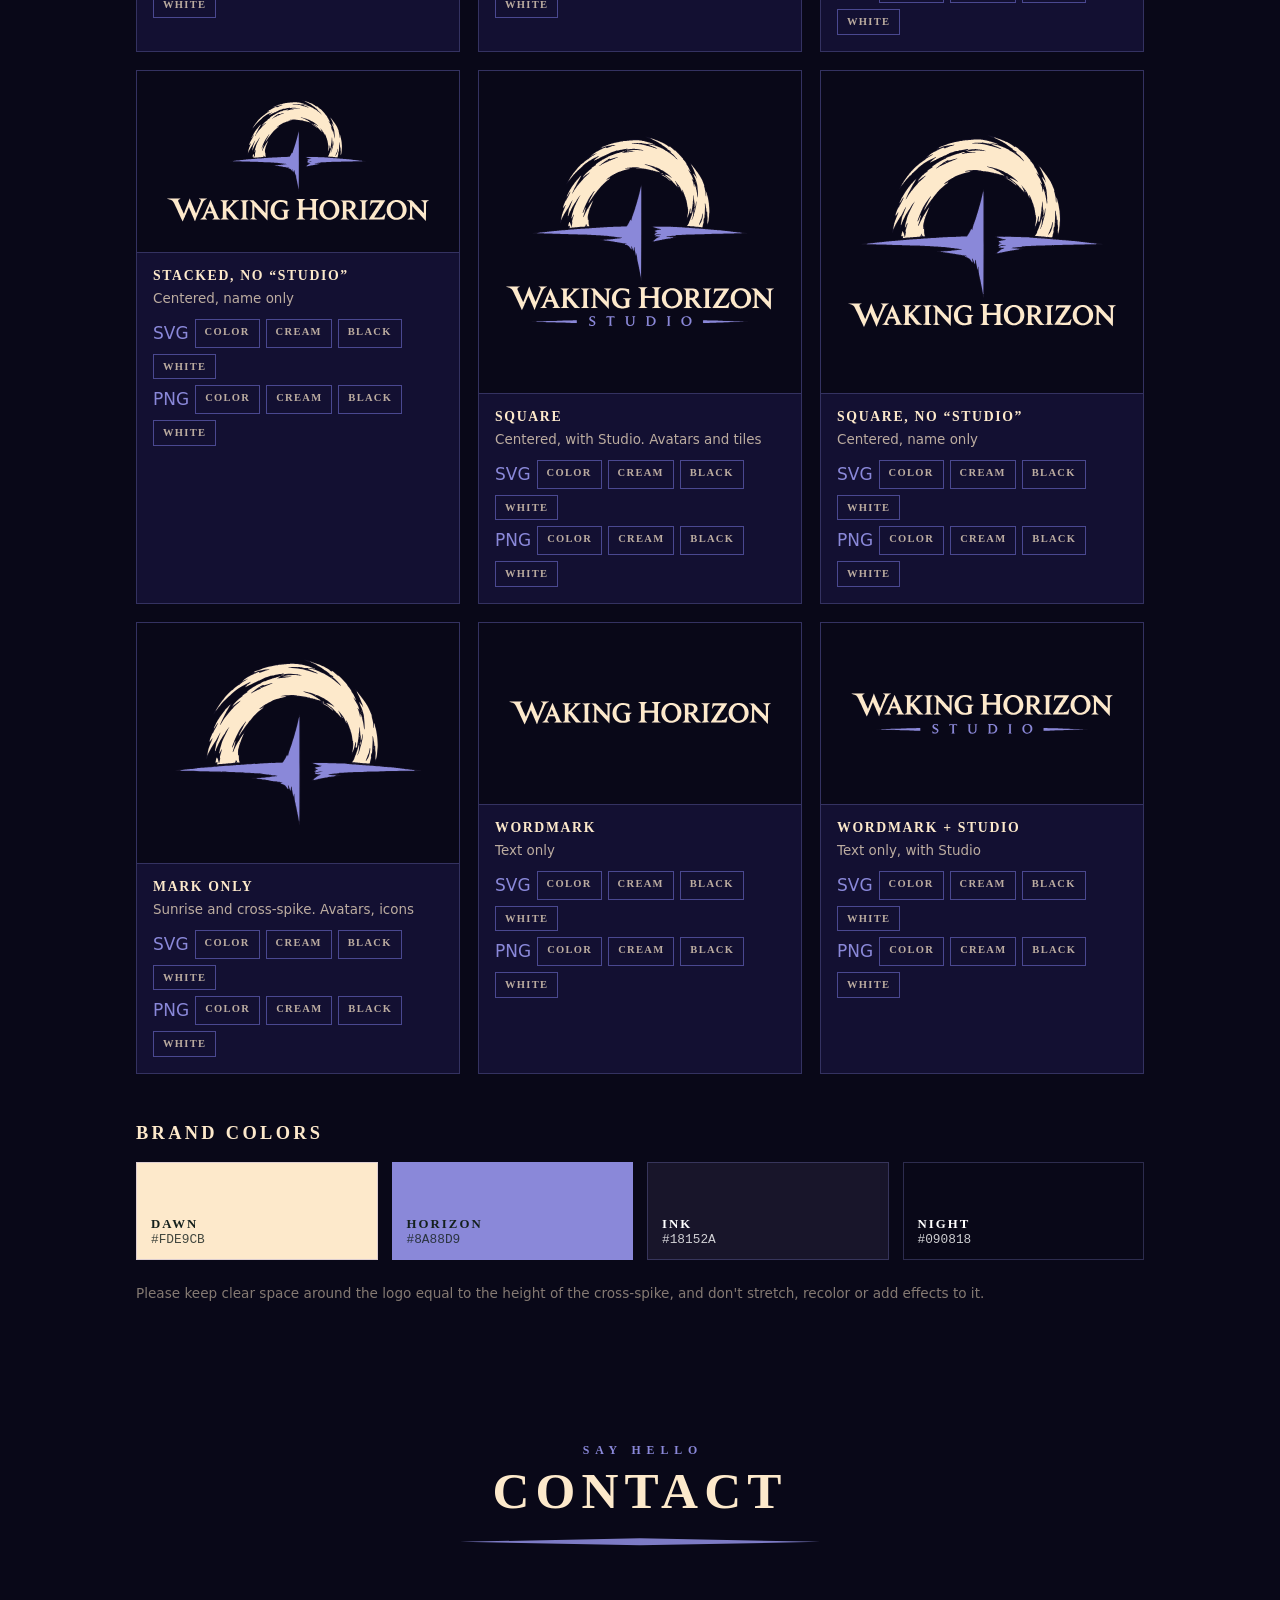
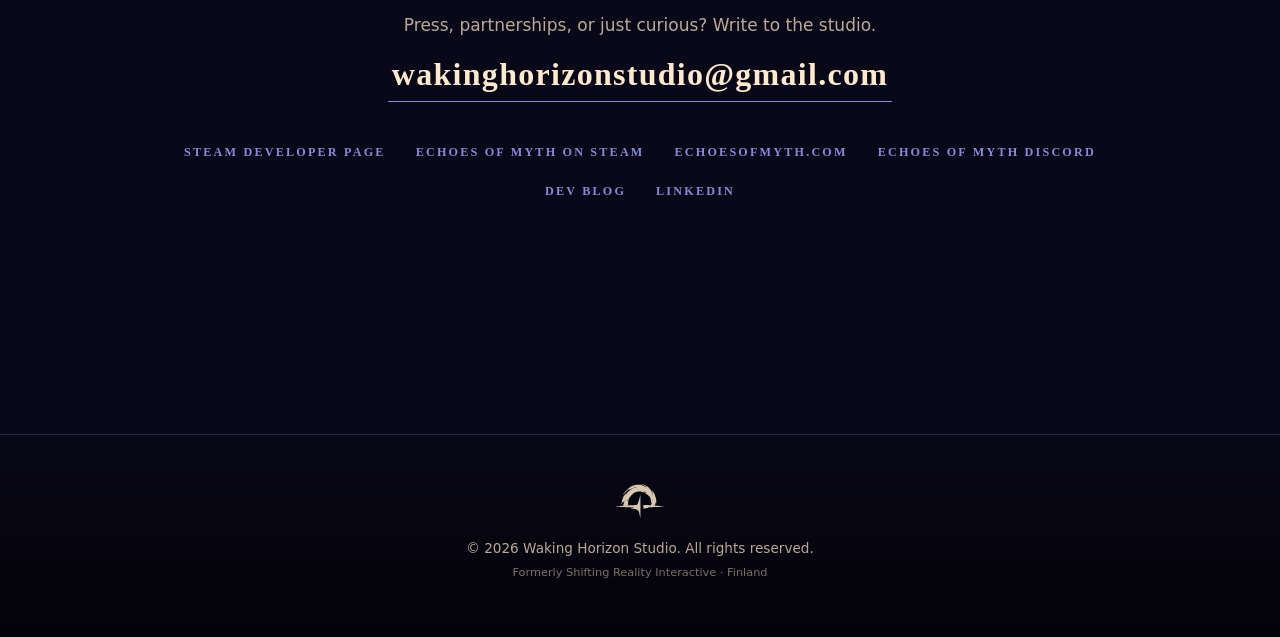
==== commit 826ccbb1: "Add square logo variants, limit logo set to color/white/black/cream Tightly cropped square lockups (" ====
--- a/index.html
+++ b/index.html
@@ -125,7 +125,7 @@
 
       <div class="press reveal">
         <div class="press__bar">
-          <p>Logos for press, streamers and partners. Transparent PNG and vector SVG in five colorways.</p>
+          <p>Logos for press, streamers and partners. Transparent PNG and vector SVG in four colorways.</p>
           <div class="press__tools">
             <div class="seg" role="group" aria-label="Preview background">
               <button type="button" data-bg="dark" aria-pressed="true">Dark</button>
